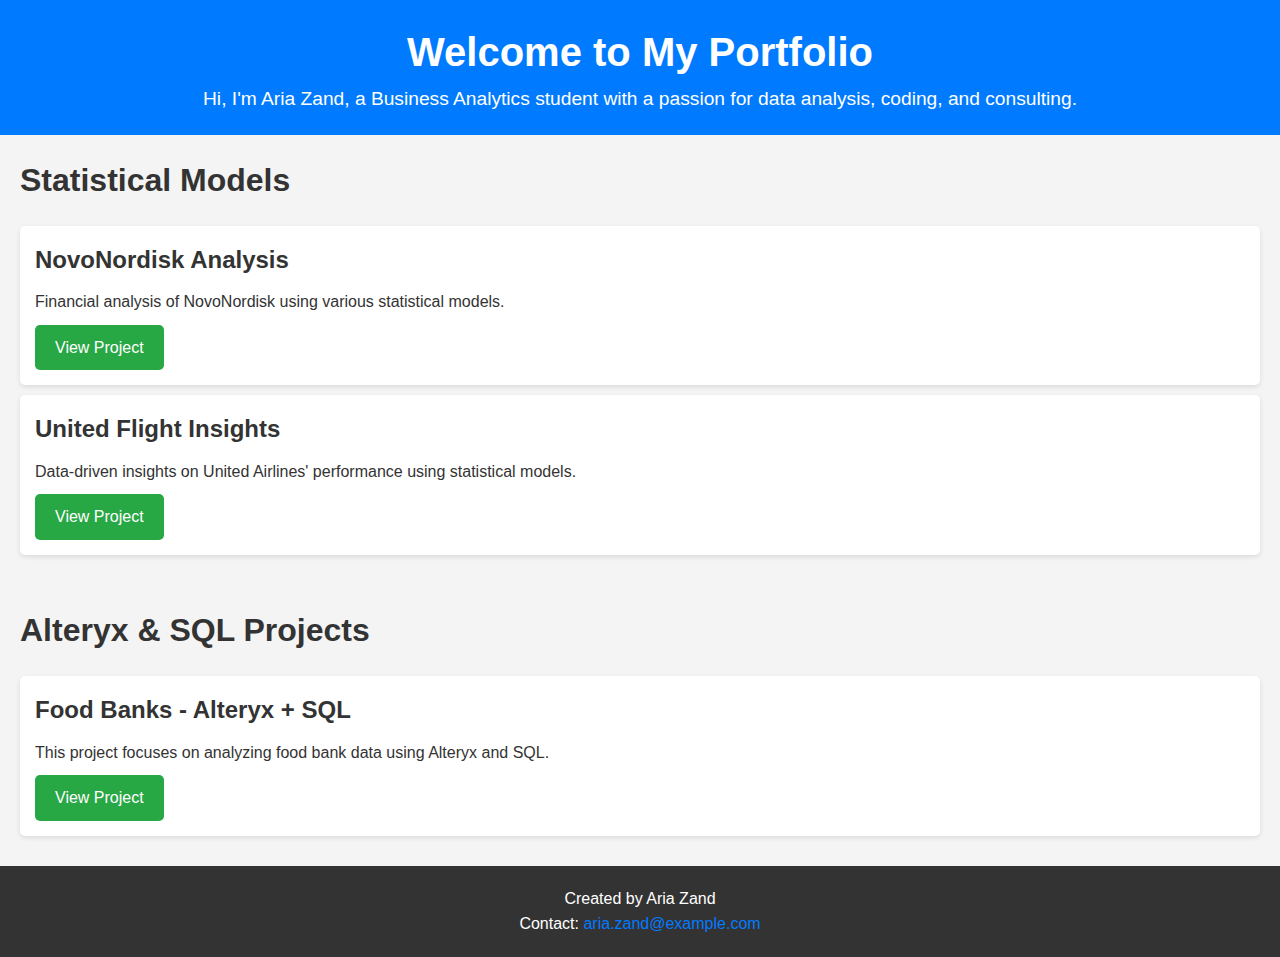
==== index.html @ b3cecd8e "Update index.html" ====
<!DOCTYPE html>
<html lang="en">
<head>
    <meta charset="UTF-8">
    <meta name="viewport" content="width=device-width, initial-scale=1.0">
    <title>Aria Zand's Portfolio</title>
    <link rel="stylesheet" href="style.css">
</head>
<body>
    <!-- Header Section -->
    <header>
        <h1>Welcome to My Portfolio</h1>
        <p>Hi, I'm Aria Zand, a Business Analytics student with a passion for data analysis, coding, and consulting.</p>
    </header>

    <!-- Statistical Models Section -->
    <section class="projects statistical-models">
        <h2>Statistical Models</h2>
        
        <div class="project">
            <h3>NovoNordisk Analysis</h3>
            <p>Financial analysis of NovoNordisk using various statistical models.</p>
            <a href="NovoNordisk.pdf" target="_blank">View Project</a>
        </div>

        <div class="project">
            <h3>United Flight Insights</h3>
            <p>Data-driven insights on United Airlines' performance using statistical models.</p>
            <a href="Team12_UnitedFlightInsights.pdf" target="_blank">View Project</a>
        </div>
    </section>

    <!-- Alteryx & SQL Section -->
    <section class="projects alteryx-sql">
        <h2>Alteryx & SQL Projects</h2>
        
        <div class="project">
            <h3>Food Banks - Alteryx + SQL</h3>
            <p>This project focuses on analyzing food bank data using Alteryx and SQL.</p>
            <a href="Food Banks - Alteryx + SQL.yxmd" target="_blank">View Project</a>
        </div>
    </section>

    <!-- Footer Section -->
    <footer>
        <p>Created by Aria Zand</p>
        <p>Contact: <a href="mailto:aria.zand@example.com">aria.zand@example.com</a></p>
    </footer>
</body>
</html>
---- style.css ----
* {
    margin: 0;
    padding: 0;
    box-sizing: border-box;
}

body {
    font-family: Arial, sans-serif;
    line-height: 1.6;
    background-color: #f4f4f4;
    color: #333;
}

header {
    background-color: #007BFF;
    color: white;
    padding: 20px;
    text-align: center;
}

header h1 {
    font-size: 2.5rem;
}

header p {
    font-size: 1.2rem;
}

.projects {
    padding: 20px;
}

.projects h2 {
    font-size: 2rem;
    margin-bottom: 20px;
}

.project {
    background-color: white;
    margin: 10px 0;
    padding: 15px;
    border-radius: 5px;
    box-shadow: 0 2px 5px rgba(0, 0, 0, 0.1);
}

.project h3 {
    font-size: 1.5rem;
    margin-bottom: 10px;
}

.project a {
    display: inline-block;
    margin-top: 10px;
    padding: 10px 20px;
    background-color: #28a745;
    color: white;
    text-decoration: none;
    border-radius: 5px;
    transition: background-color 0.3s ease;
}

.project a:hover {
    background-color: #218838;
}

footer {
    text-align: center;
    padding: 20px;
    background-color: #333;
    color: white;
}

footer a {
    color: #007BFF;
    text-decoration: none;
}

footer a:hover {
    text-decoration: underline;
}
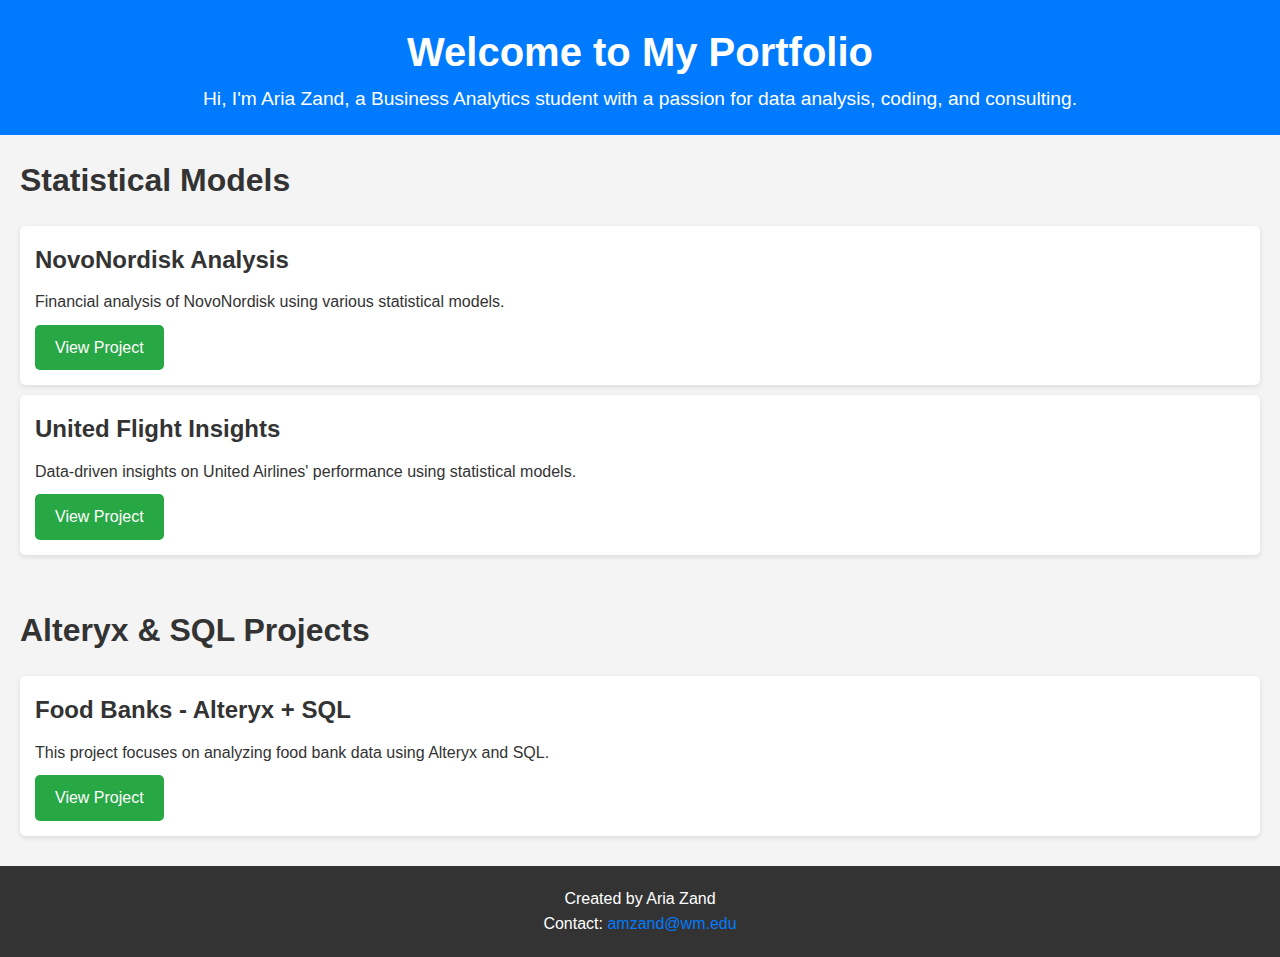
==== commit 852fcaf5: "Update index.html" ====
--- a/index.html
+++ b/index.html
@@ -44,7 +44,7 @@
     <!-- Footer Section -->
     <footer>
         <p>Created by Aria Zand</p>
-        <p>Contact: <a href="mailto:aria.zand@example.com">aria.zand@example.com</a></p>
+        <p>Contact: <a href="mailto:amzand@wm.edu">amzand@wm.edu</a></p>
     </footer>
 </body>
 </html>
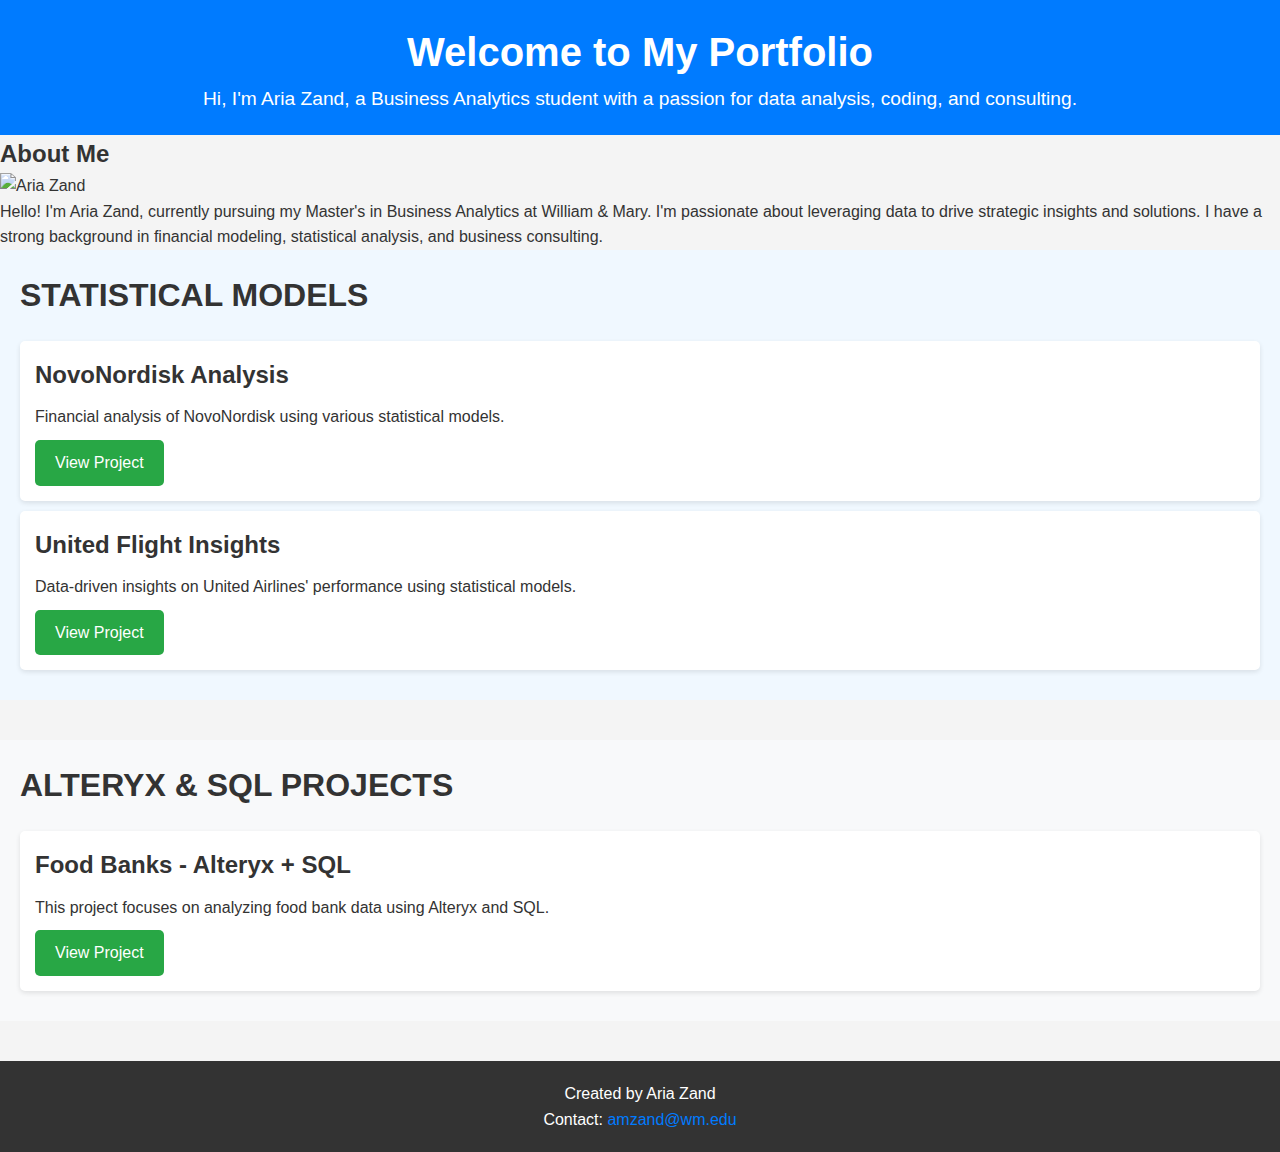
==== commit 034b06f8: "Update index.html" ====
--- a/index.html
+++ b/index.html
@@ -13,6 +13,16 @@
         <p>Hi, I'm Aria Zand, a Business Analytics student with a passion for data analysis, coding, and consulting.</p>
     </header>
 
+ <!-- About Me Section -->
+    <section class="about-me">
+        <h2>About Me</h2>
+        <div class="about-me-content">
+            <img src="your-image.jpg" alt="Aria Zand" class="about-me-image">
+            <p>Hello! I'm Aria Zand, currently pursuing my Master's in Business Analytics at William & Mary. I'm passionate about leveraging data to drive strategic insights and solutions. I have a strong background in financial modeling, statistical analysis, and business consulting.</p>
+        </div>
+    </section>
+
+    
     <!-- Statistical Models Section -->
     <section class="projects statistical-models">
         <h2>Statistical Models</h2>
--- a/style.css
+++ b/style.css
@@ -28,11 +28,21 @@
 
 .projects {
     padding: 20px;
+    margin-bottom: 40px;
 }
 
 .projects h2 {
     font-size: 2rem;
     margin-bottom: 20px;
+    text-transform: uppercase;
+}
+
+.statistical-models {
+    background-color: #f0f8ff;
+}
+
+.alteryx-sql {
+    background-color: #f8f9fa;
 }
 
 .project {
@@ -63,6 +73,7 @@
     background-color: #218838;
 }
 
+
 footer {
     text-align: center;
     padding: 20px;
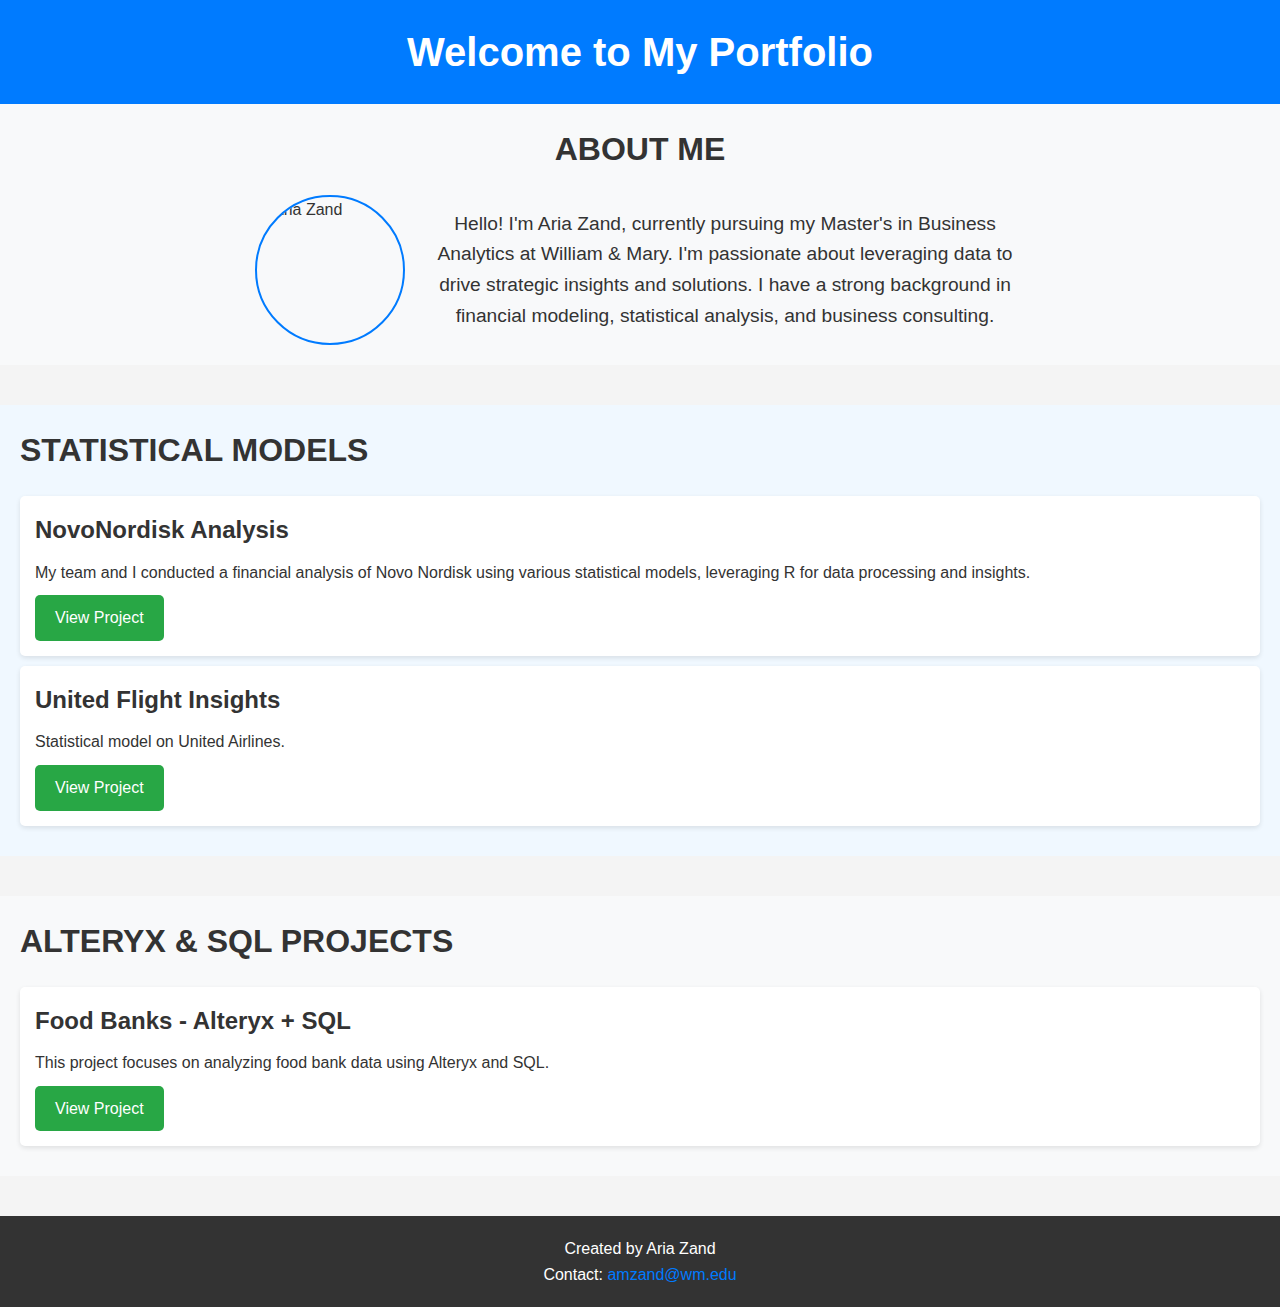
==== commit 72014f61: "Update index.html" ====
--- a/index.html
+++ b/index.html
@@ -10,7 +10,7 @@
     <!-- Header Section -->
     <header>
         <h1>Welcome to My Portfolio</h1>
-        <p>Hi, I'm Aria Zand, a Business Analytics student with a passion for data analysis, coding, and consulting.</p>
+        <p></p>
     </header>
 
  <!-- About Me Section -->
@@ -29,13 +29,14 @@
         
         <div class="project">
             <h3>NovoNordisk Analysis</h3>
-            <p>Financial analysis of NovoNordisk using various statistical models.</p>
+            <p>My team and I conducted a financial analysis of Novo Nordisk using various statistical models, leveraging R for data processing and insights.
+</p>
             <a href="NovoNordisk.pdf" target="_blank">View Project</a>
         </div>
 
         <div class="project">
             <h3>United Flight Insights</h3>
-            <p>Data-driven insights on United Airlines' performance using statistical models.</p>
+            <p>Statistical model on United Airlines. </p>
             <a href="Team12_UnitedFlightInsights.pdf" target="_blank">View Project</a>
         </div>
     </section>
--- a/style.css
+++ b/style.css
@@ -29,6 +29,40 @@
 .projects {
     padding: 20px;
     margin-bottom: 40px;
+}
+/* About Me Section */
+.about-me {
+    padding: 20px;
+    background-color: #f8f9fa;
+    margin-bottom: 40px;
+}
+
+.about-me h2 {
+    font-size: 2rem;
+    margin-bottom: 20px;
+    text-transform: uppercase;
+    text-align: center;
+}
+
+.about-me-content {
+    display: flex;
+    align-items: center;
+    justify-content: center;
+    flex-wrap: wrap;
+}
+
+.about-me-image {
+    width: 150px;
+    height: 150px;
+    border-radius: 50%;
+    margin-right: 20px;
+    border: 2px solid #007BFF;
+}
+
+.about-me p {
+    font-size: 1.2rem;
+    max-width: 600px;
+    text-align: center;
 }
 
 .projects h2 {
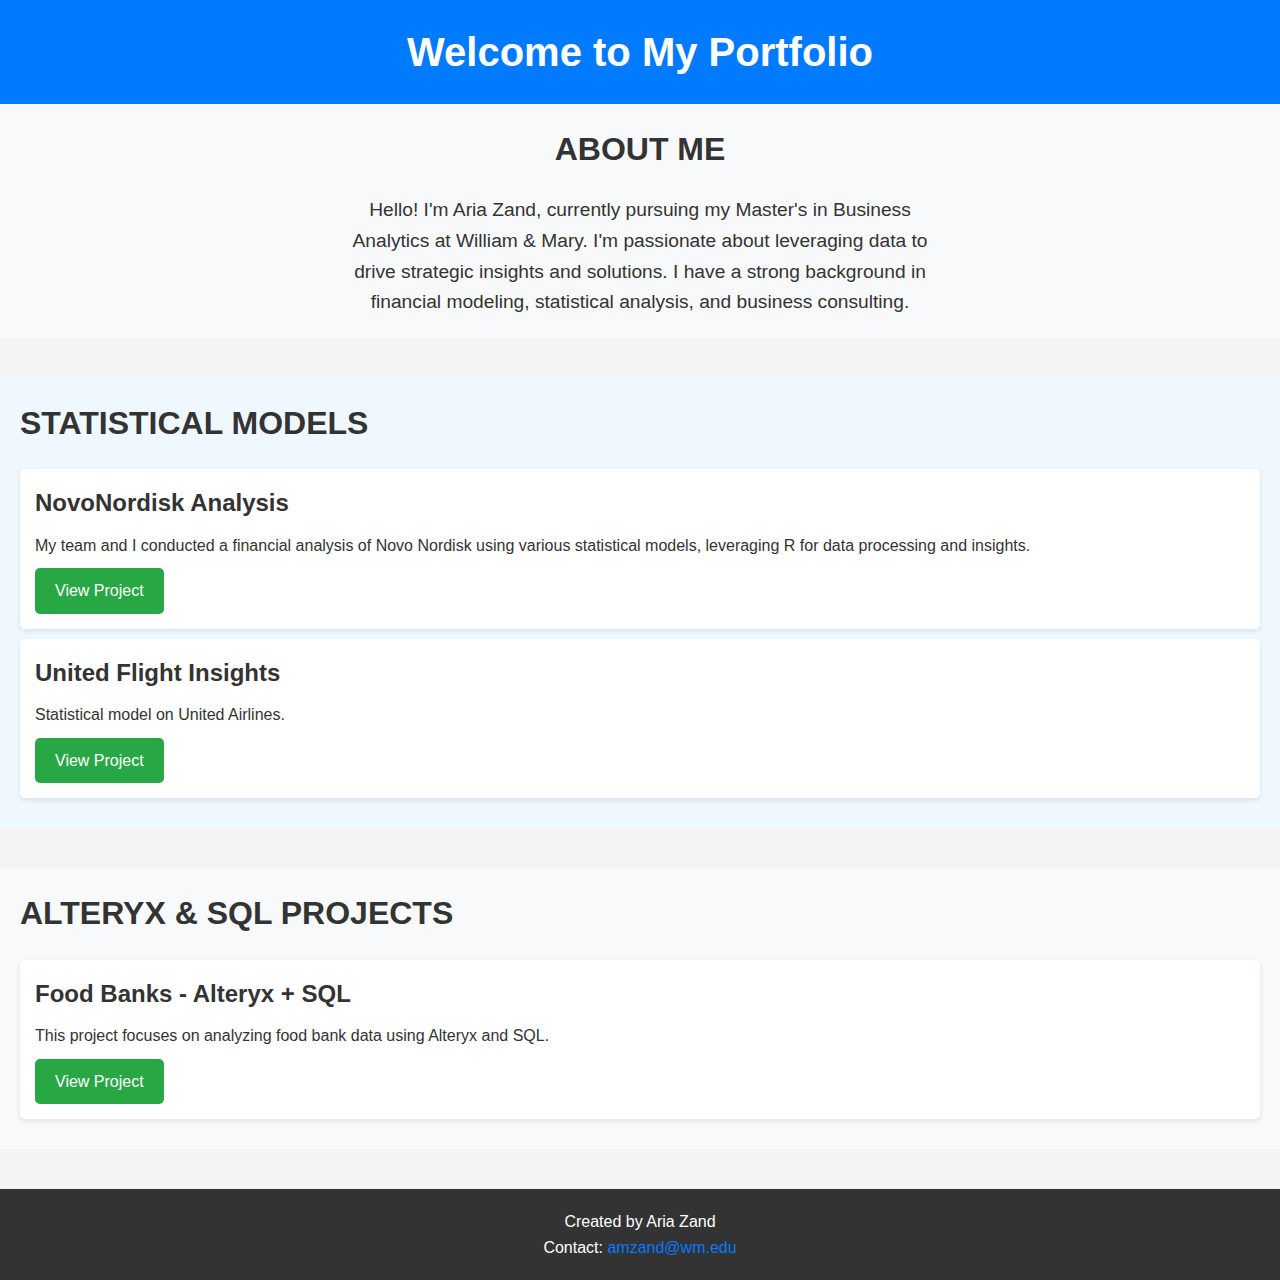
==== commit 39f8a8f1: "Update index.html" ====
--- a/index.html
+++ b/index.html
@@ -17,7 +17,7 @@
     <section class="about-me">
         <h2>About Me</h2>
         <div class="about-me-content">
-            <img src="your-image.jpg" alt="Aria Zand" class="about-me-image">
+           
             <p>Hello! I'm Aria Zand, currently pursuing my Master's in Business Analytics at William & Mary. I'm passionate about leveraging data to drive strategic insights and solutions. I have a strong background in financial modeling, statistical analysis, and business consulting.</p>
         </div>
     </section>
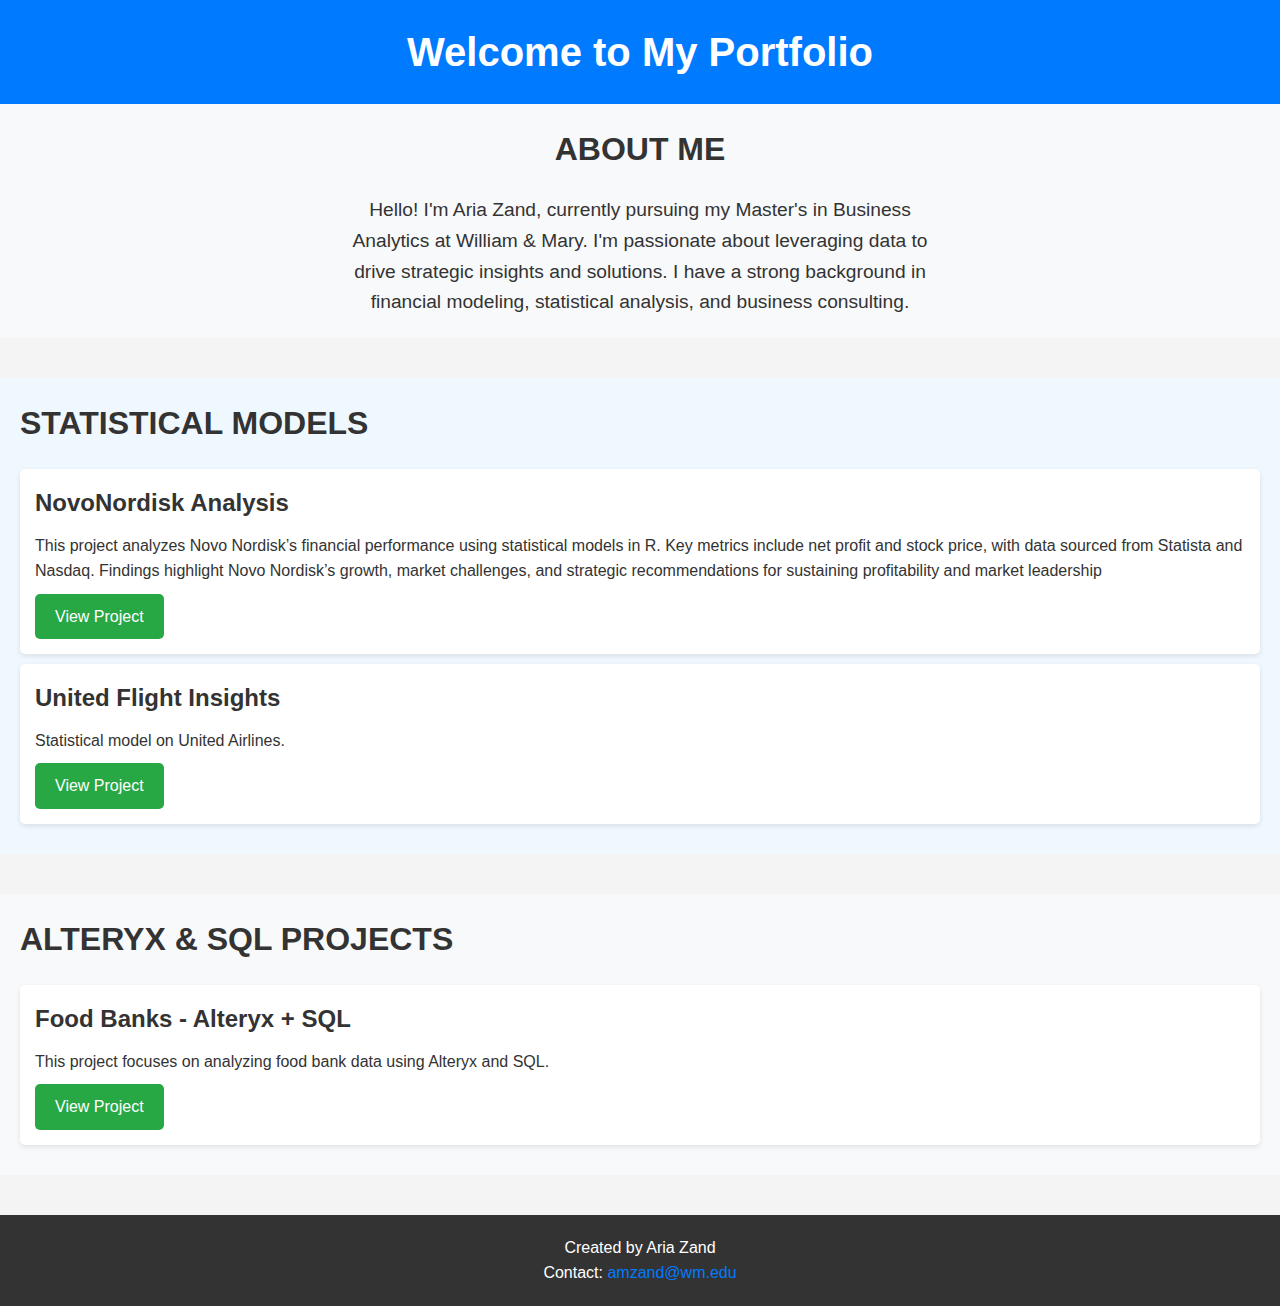
==== commit 10402a88: "Update index.html" ====
--- a/index.html
+++ b/index.html
@@ -29,7 +29,7 @@
         
         <div class="project">
             <h3>NovoNordisk Analysis</h3>
-            <p>My team and I conducted a financial analysis of Novo Nordisk using various statistical models, leveraging R for data processing and insights.
+            <p>This project analyzes Novo Nordisk’s financial performance using statistical models in R. Key metrics include net profit and stock price, with data sourced from Statista and Nasdaq. Findings highlight Novo Nordisk’s growth, market challenges, and strategic recommendations for sustaining profitability and market leadership
 </p>
             <a href="NovoNordisk.pdf" target="_blank">View Project</a>
         </div>
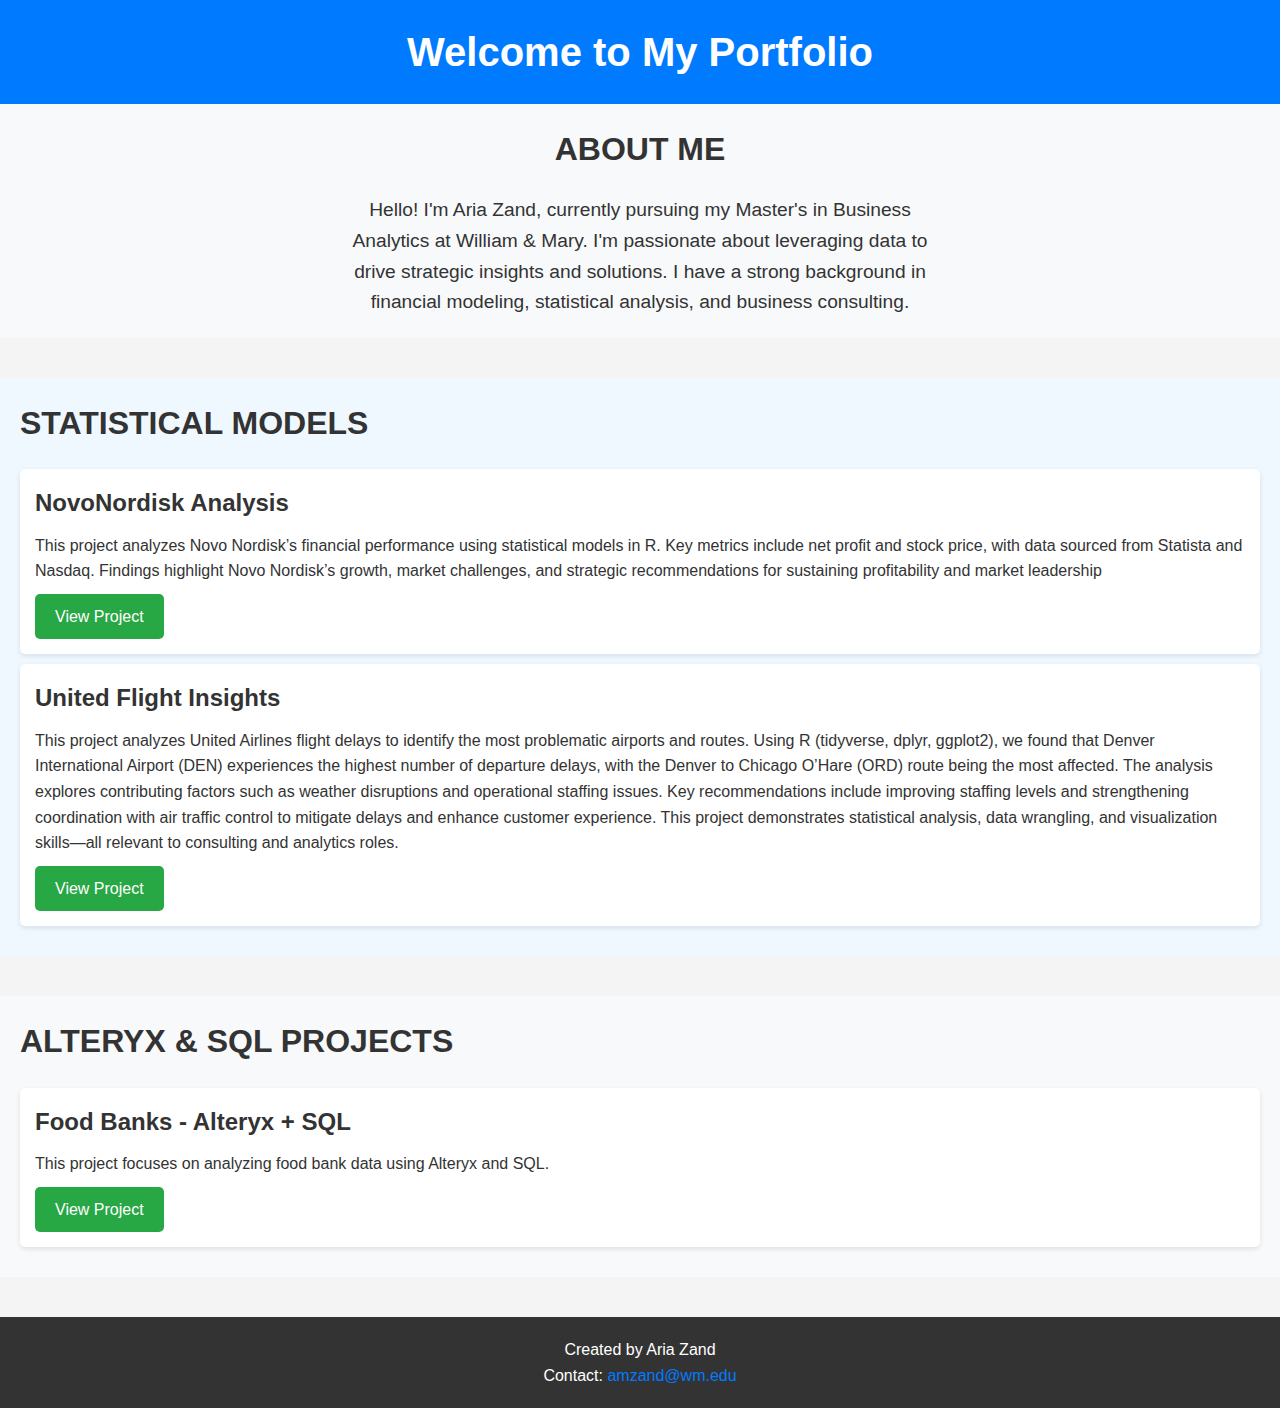
==== commit 60ca12c8: "Update index.html" ====
--- a/index.html
+++ b/index.html
@@ -36,7 +36,9 @@
 
         <div class="project">
             <h3>United Flight Insights</h3>
-            <p>Statistical model on United Airlines. </p>
+            <p>This project analyzes United Airlines flight delays to identify the most problematic airports and routes. Using R (tidyverse, dplyr, ggplot2), we found that Denver International Airport (DEN) experiences the highest number of departure delays, with the Denver to Chicago O’Hare (ORD) route being the most affected. The analysis explores contributing factors such as weather disruptions and operational staffing issues. Key recommendations include improving staffing levels and strengthening coordination with air traffic control to mitigate delays and enhance customer experience.
+
+This project demonstrates statistical analysis, data wrangling, and visualization skills—all relevant to consulting and analytics roles. </p>
             <a href="Team12_UnitedFlightInsights.pdf" target="_blank">View Project</a>
         </div>
     </section>
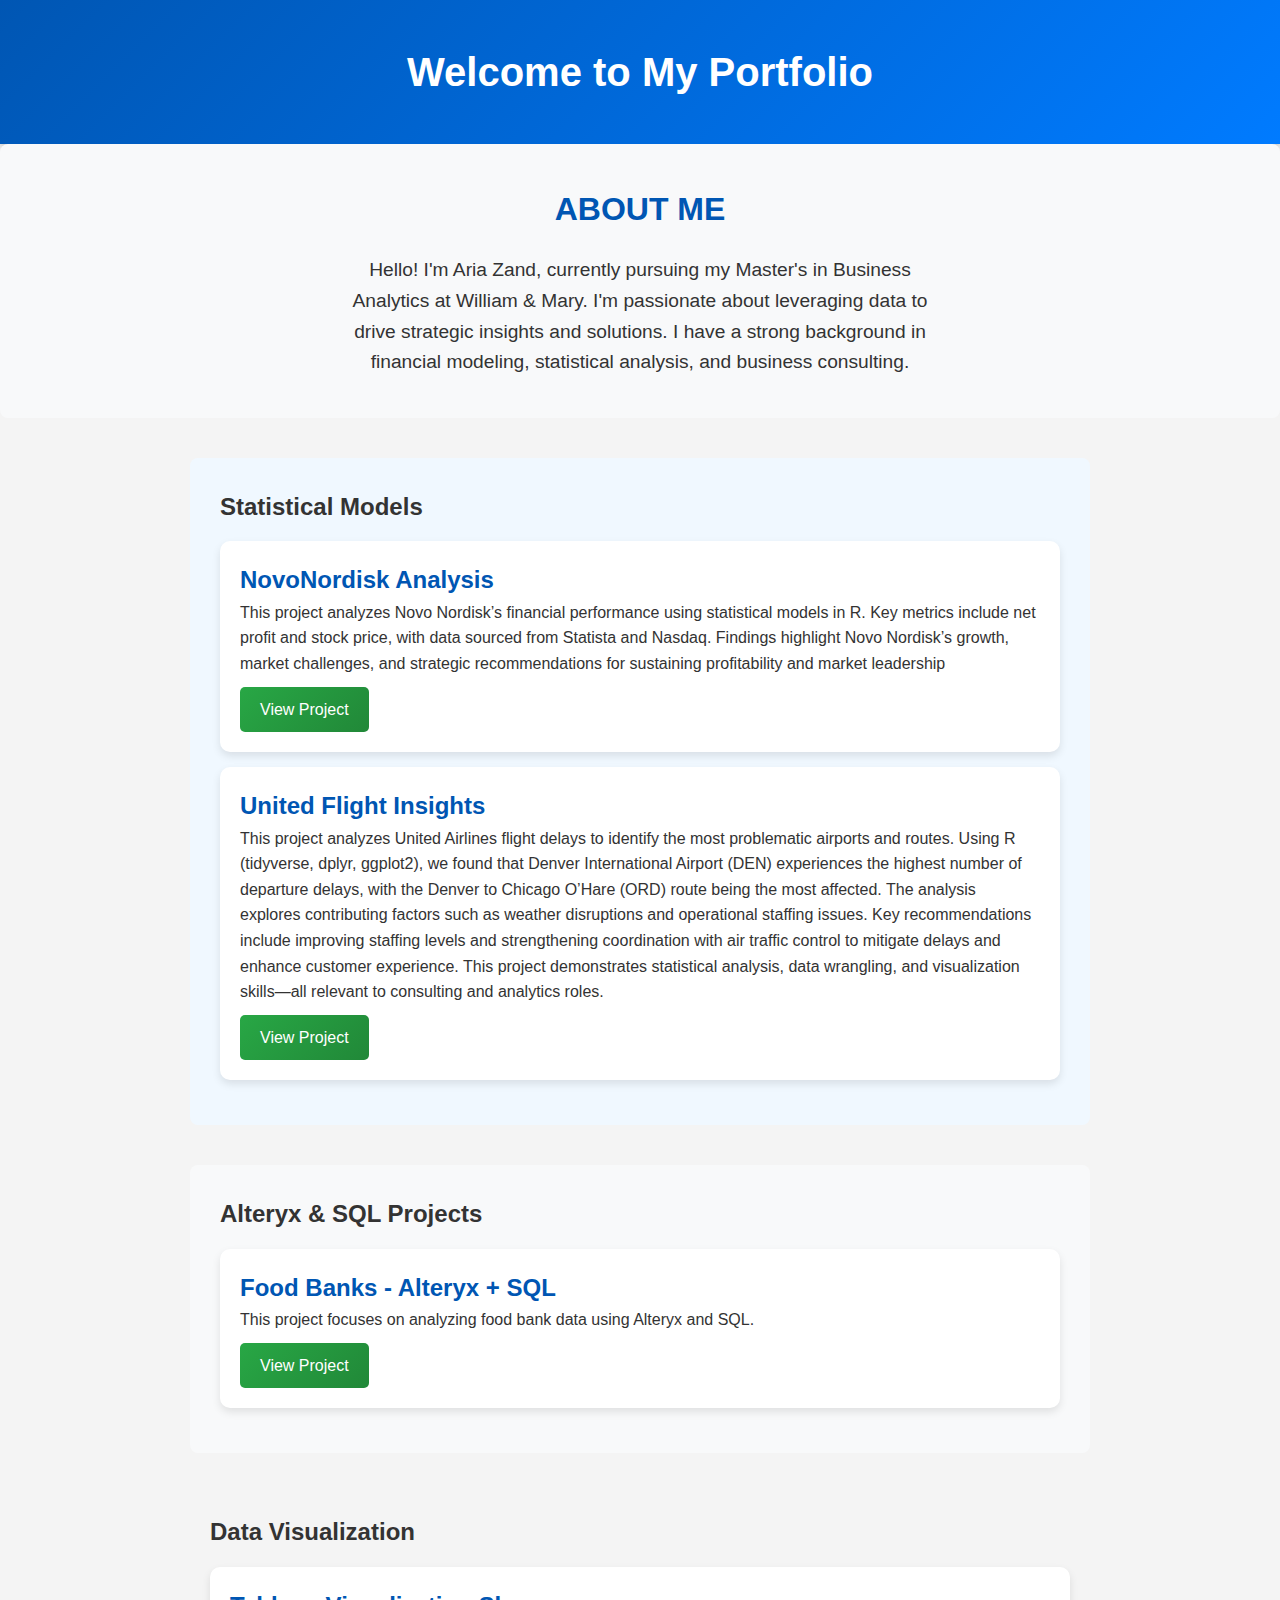
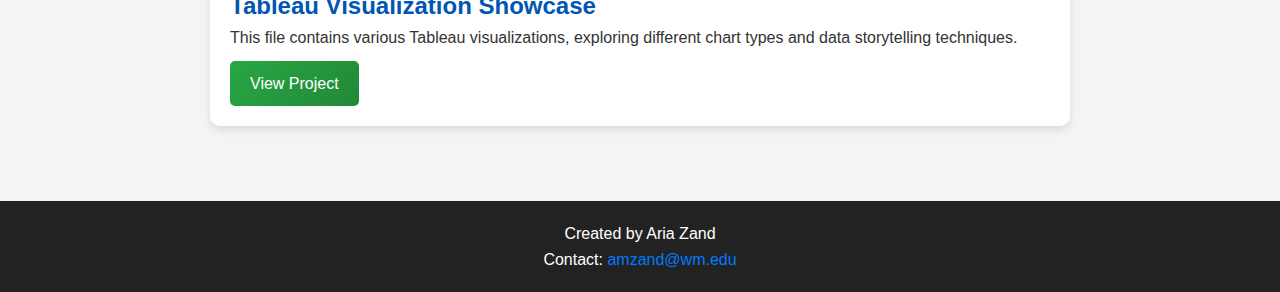
==== commit 1e6518e1: "Update index.html" ====
--- a/index.html
+++ b/index.html
@@ -54,6 +54,16 @@
         </div>
     </section>
 
+    <!-- Data Visualization Section -->
+<section class="projects data-visualization">
+    <h2>Data Visualization</h2>
+    
+    <div class="project">
+        <h3>Tableau Visualization Showcase</h3>
+        <p>This file contains various Tableau visualizations, exploring different chart types and data storytelling techniques.</p>
+        <a href="Tableau Visualization Showcase.twb" target="_blank">View Project</a>
+    </div>
+</section>
     <!-- Footer Section -->
     <footer>
         <p>Created by Aria Zand</p>
--- a/style.css
+++ b/style.css
@@ -1,3 +1,4 @@
+/* Reset & Base Styles */
 * {
     margin: 0;
     padding: 0;
@@ -5,114 +6,112 @@
 }
 
 body {
-    font-family: Arial, sans-serif;
+    font-family: 'Poppins', sans-serif;
     line-height: 1.6;
     background-color: #f4f4f4;
     color: #333;
 }
 
+/* Header */
 header {
-    background-color: #007BFF;
+    background: linear-gradient(135deg, #0056b3, #007BFF);
     color: white;
-    padding: 20px;
+    padding: 40px 20px;
     text-align: center;
+    box-shadow: 0 4px 8px rgba(0, 0, 0, 0.2);
 }
 
 header h1 {
     font-size: 2.5rem;
 }
 
-header p {
-    font-size: 1.2rem;
-}
-
-.projects {
-    padding: 20px;
-    margin-bottom: 40px;
-}
 /* About Me Section */
 .about-me {
-    padding: 20px;
+    padding: 40px;
     background-color: #f8f9fa;
-    margin-bottom: 40px;
+    text-align: center;
+    border-radius: 8px;
 }
 
 .about-me h2 {
     font-size: 2rem;
     margin-bottom: 20px;
     text-transform: uppercase;
-    text-align: center;
-}
-
-.about-me-content {
-    display: flex;
-    align-items: center;
-    justify-content: center;
-    flex-wrap: wrap;
-}
-
-.about-me-image {
-    width: 150px;
-    height: 150px;
-    border-radius: 50%;
-    margin-right: 20px;
-    border: 2px solid #007BFF;
+    color: #0056b3;
 }
 
 .about-me p {
     font-size: 1.2rem;
     max-width: 600px;
-    text-align: center;
+    margin: auto;
 }
 
-.projects h2 {
-    font-size: 2rem;
-    margin-bottom: 20px;
-    text-transform: uppercase;
+/* Project Sections */
+.projects {
+    max-width: 900px;
+    margin: 40px auto;
+    padding: 20px;
 }
 
+/* Statistical Models - Light Blue */
 .statistical-models {
     background-color: #f0f8ff;
+    padding: 30px;
+    border-radius: 8px;
 }
 
+/* Alteryx & SQL - Light Gray */
 .alteryx-sql {
     background-color: #f8f9fa;
+    padding: 30px;
+    border-radius: 8px;
 }
 
+/* Project Cards */
 .project {
-    background-color: white;
-    margin: 10px 0;
-    padding: 15px;
-    border-radius: 5px;
-    box-shadow: 0 2px 5px rgba(0, 0, 0, 0.1);
+    background: white;
+    margin: 15px 0;
+    padding: 20px;
+    border-radius: 10px;
+    box-shadow: 0 4px 8px rgba(0, 0, 0, 0.1);
+    transition: transform 0.3s ease, box-shadow 0.3s ease;
 }
 
+.project:hover {
+    transform: translateY(-5px);
+    box-shadow: 0 6px 12px rgba(0, 0, 0, 0.2);
+}
+
+/* Project Titles */
 .project h3 {
     font-size: 1.5rem;
-    margin-bottom: 10px;
+    color: #0056b3;
 }
 
+/* Buttons */
 .project a {
     display: inline-block;
     margin-top: 10px;
     padding: 10px 20px;
-    background-color: #28a745;
+    background: linear-gradient(135deg, #28a745, #218838);
     color: white;
     text-decoration: none;
     border-radius: 5px;
-    transition: background-color 0.3s ease;
+    transition: all 0.3s ease;
 }
 
 .project a:hover {
-    background-color: #218838;
+    background: #1e7e34;
+    transform: scale(1.05);
 }
 
-
+/* Footer */
 footer {
     text-align: center;
     padding: 20px;
-    background-color: #333;
+    background-color: #222;
     color: white;
+    margin-top: 40px;
 }
 
 footer a {
@@ -123,3 +122,4 @@
 footer a:hover {
     text-decoration: underline;
 }
+
